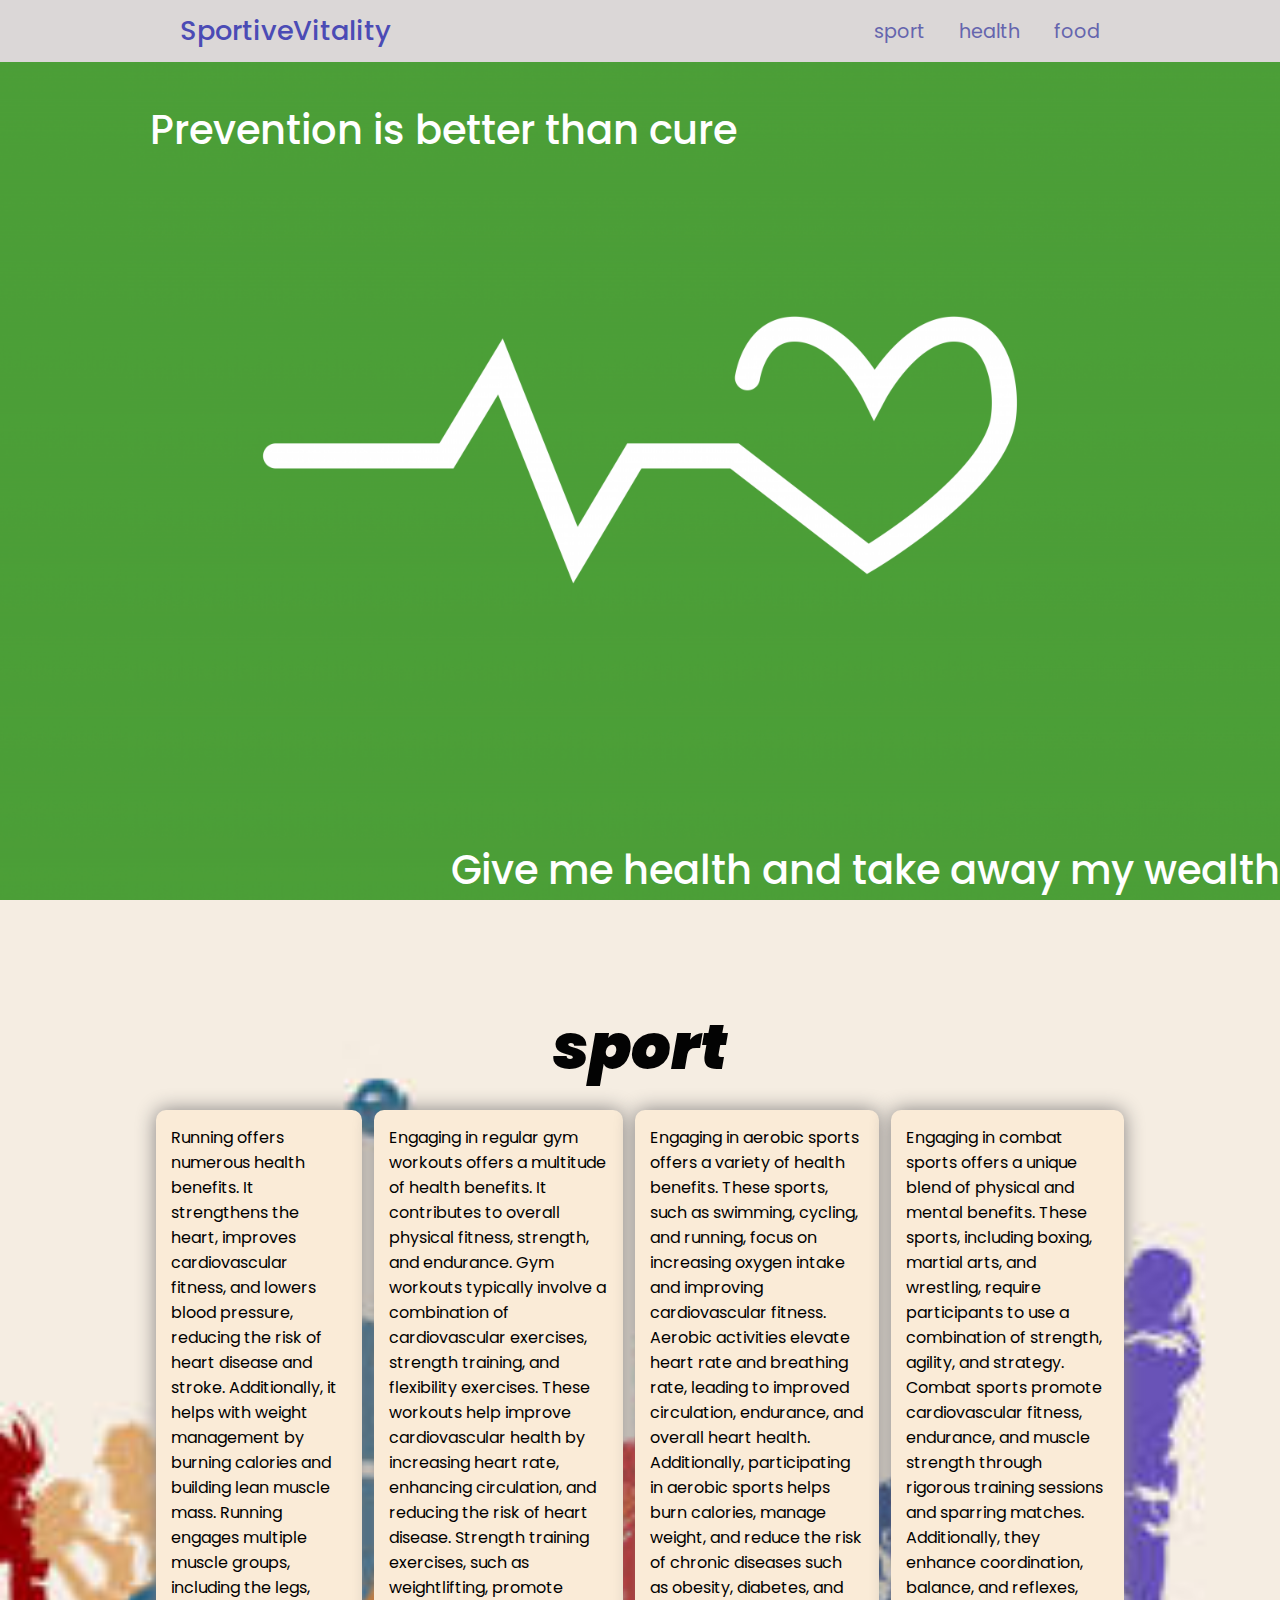
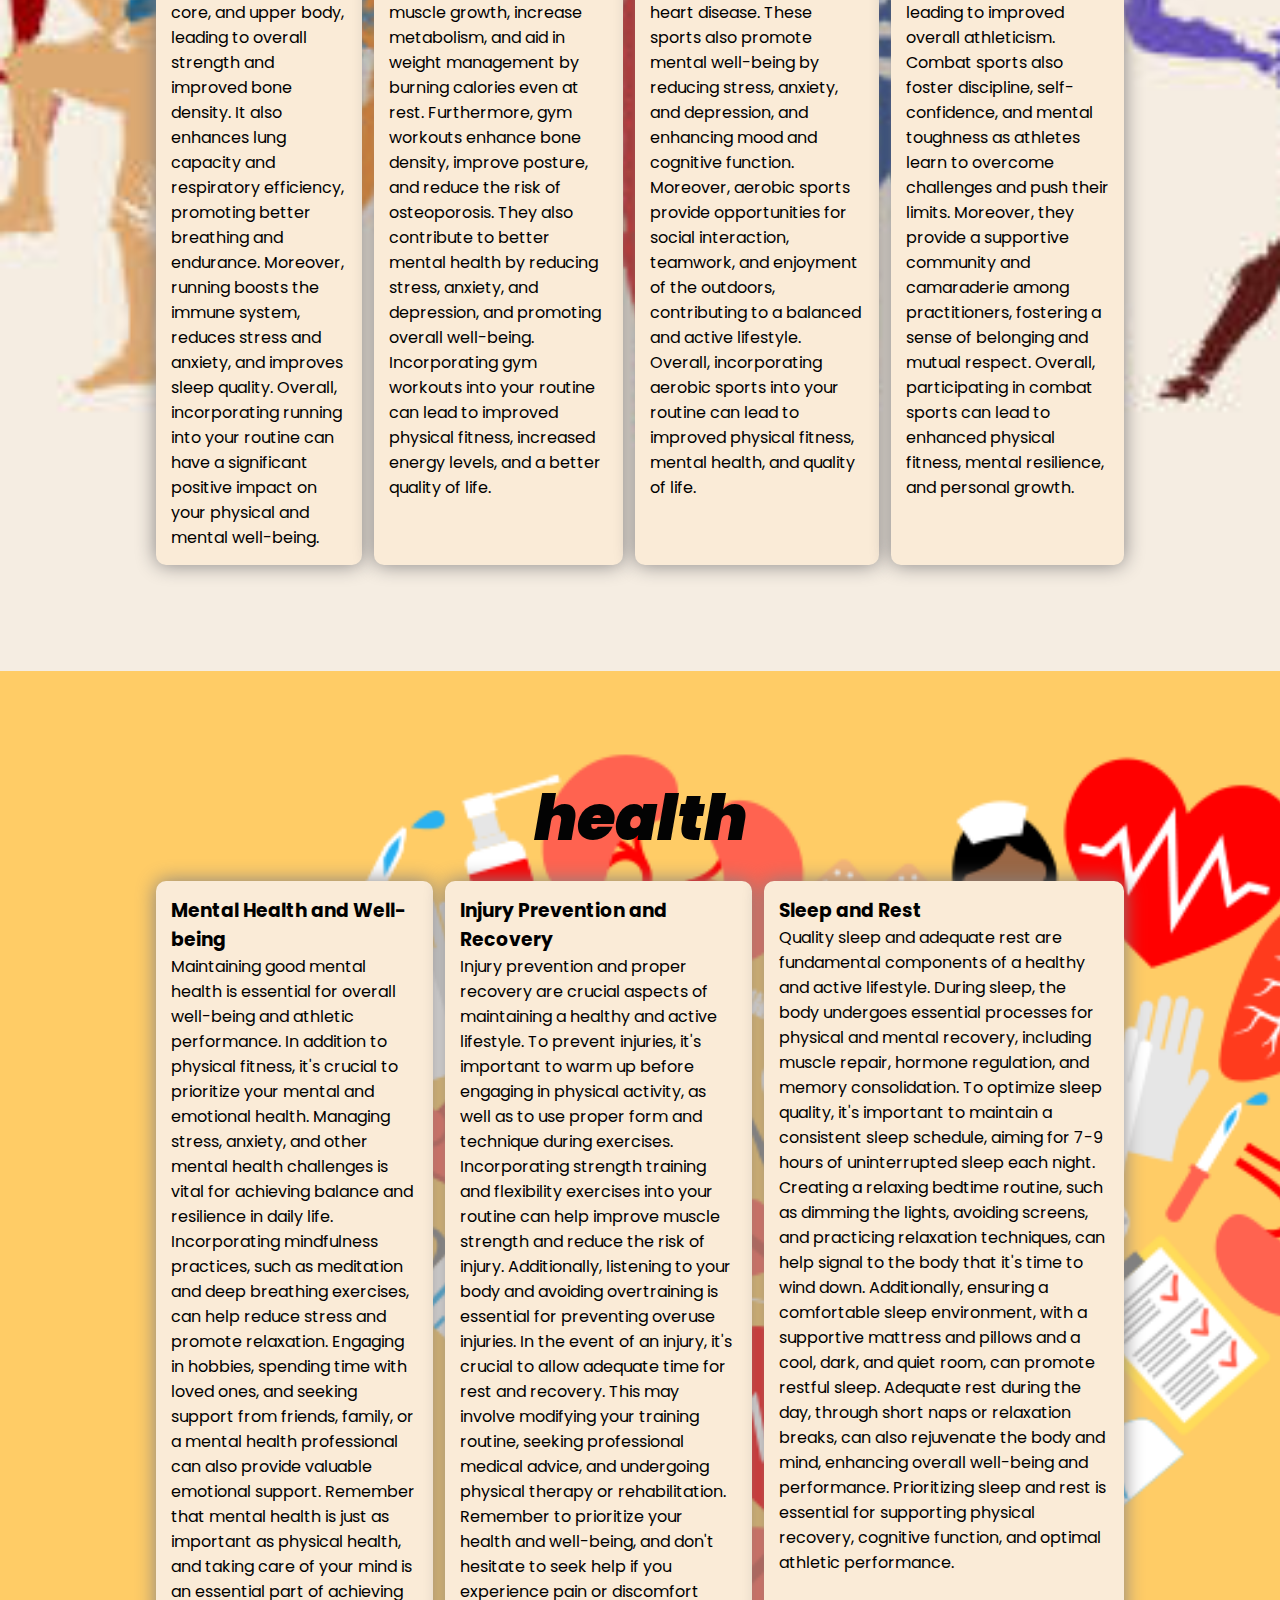
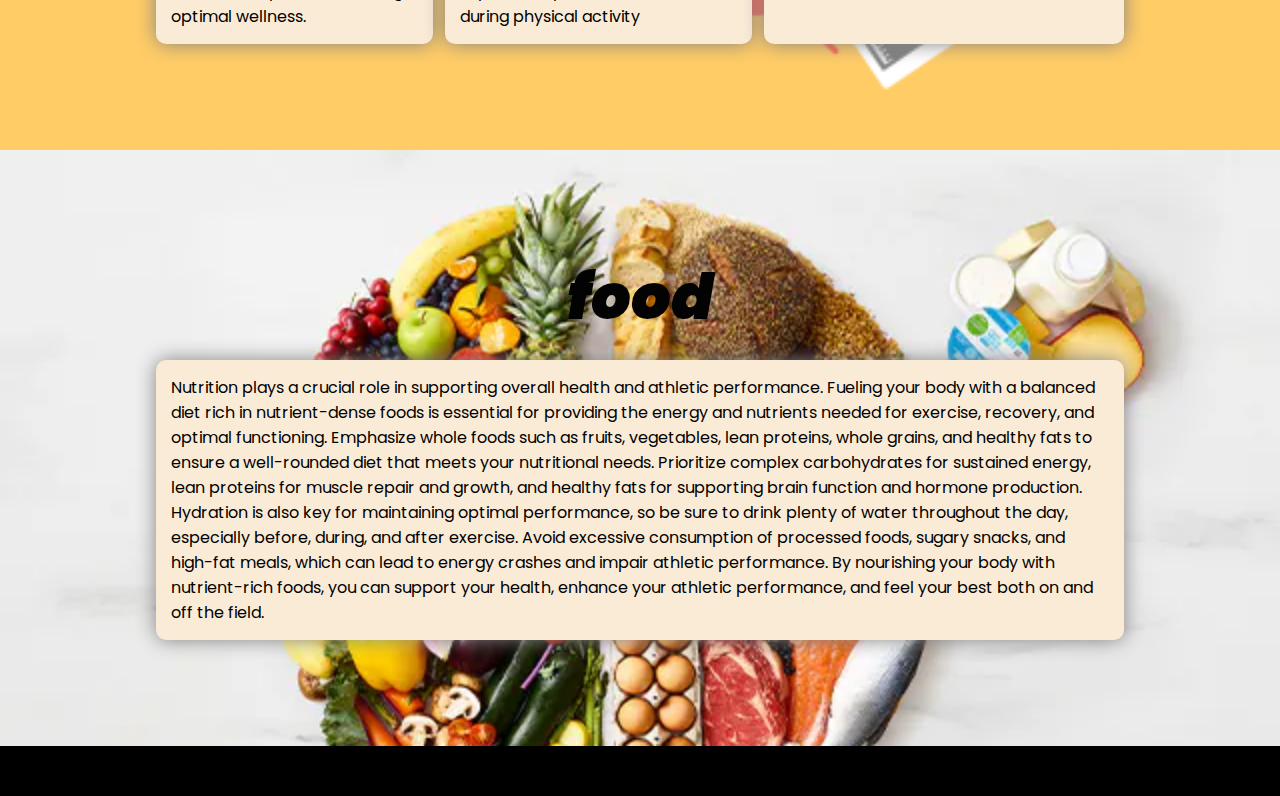
==== index.html @ 741ac065 "beta" ====
<!DOCTYPE html>
<html lang="en">
<head>
    <meta charset="UTF-8">
    <meta name="viewport" content="width=device-width, initial-scale=1.0">
    <link rel="stylesheet" href="https://cdnjs.cloudflare.com/ajax/libs/font-awesome/6.5.1/css/all.min.css">
    <link rel="stylesheet" href="style.css">
    <title>SportiveVitality</title>
</head>
<body>
    <header>
        <a href="#" class="logo"> SportiveVitality </a>
        <nav class="navigation1">
            <a href="#">sport</a>
            <a href="#">health</a>
            <a href="#">food </a>

        </nav>
    </header>
    <section  class="main">
        <div>
            <h2> Prevention is better than cure </h2>
            <h2 class="title0">Give me health and take away my wealth</h2>
            <a href="#" class="btn1"></a>
        </div>
    </section>
    <section class="alls" id="sport" >
        <h2 class="title1" >sport</h2>
        <div class="content">
            <div class="card">Running offers numerous health benefits. It strengthens the heart, improves cardiovascular fitness, and lowers blood pressure, reducing the risk of heart disease and stroke. Additionally, it helps with weight management by burning calories and building lean muscle mass. Running engages multiple muscle groups, including the legs, core, and upper body, leading to overall strength and improved bone density. It also enhances lung capacity and respiratory efficiency, promoting better breathing and endurance. Moreover, running boosts the immune system, reduces stress and anxiety, and improves sleep quality. Overall, incorporating running into your routine can have a significant positive impact on your physical and mental well-being. </div>
            <div class="card">Engaging in regular gym workouts offers a multitude of health benefits. It contributes to overall physical fitness, strength, and endurance. Gym workouts typically involve a combination of cardiovascular exercises, strength training, and flexibility exercises. These workouts help improve cardiovascular health by increasing heart rate, enhancing circulation, and reducing the risk of heart disease. Strength training exercises, such as weightlifting, promote muscle growth, increase metabolism, and aid in weight management by burning calories even at rest. Furthermore, gym workouts enhance bone density, improve posture, and reduce the risk of osteoporosis. They also contribute to better mental health by reducing stress, anxiety, and depression, and promoting overall well-being. Incorporating gym workouts into your routine can lead to improved physical fitness, increased energy levels, and a better quality of life.</div>
            <div class="card">Engaging in aerobic sports offers a variety of health benefits. These sports, such as swimming, cycling, and running, focus on increasing oxygen intake and improving cardiovascular fitness. Aerobic activities elevate heart rate and breathing rate, leading to improved circulation, endurance, and overall heart health. Additionally, participating in aerobic sports helps burn calories, manage weight, and reduce the risk of chronic diseases such as obesity, diabetes, and heart disease. These sports also promote mental well-being by reducing stress, anxiety, and depression, and enhancing mood and cognitive function. Moreover, aerobic sports provide opportunities for social interaction, teamwork, and enjoyment of the outdoors, contributing to a balanced and active lifestyle. Overall, incorporating aerobic sports into your routine can lead to improved physical fitness, mental health, and quality of life.</div>
            <div class="card">Engaging in combat sports offers a unique blend of physical and mental benefits. These sports, including boxing, martial arts, and wrestling, require participants to use a combination of strength, agility, and strategy. Combat sports promote cardiovascular fitness, endurance, and muscle strength through rigorous training sessions and sparring matches. Additionally, they enhance coordination, balance, and reflexes, leading to improved overall athleticism. Combat sports also foster discipline, self-confidence, and mental toughness as athletes learn to overcome challenges and push their limits. Moreover, they provide a supportive community and camaraderie among practitioners, fostering a sense of belonging and mutual respect. Overall, participating in combat sports can lead to enhanced physical fitness, mental resilience, and personal growth.</div>
        </div>

    </section>
    <section class="alls2" id="health">
        <h2 class="title1">health</h2>
        <div class="content">
        <div class="card"> <h3>Mental Health and Well-being</h3>Maintaining good mental health is essential for overall well-being and athletic performance. In addition to physical fitness, it's crucial to prioritize your mental and emotional health. Managing stress, anxiety, and other mental health challenges is vital for achieving balance and resilience in daily life. Incorporating mindfulness practices, such as meditation and deep breathing exercises, can help reduce stress and promote relaxation. Engaging in hobbies, spending time with loved ones, and seeking support from friends, family, or a mental health professional can also provide valuable emotional support. Remember that mental health is just as important as physical health, and taking care of your mind is an essential part of achieving optimal wellness.
        </div>
        <div class="card"><h3>Injury Prevention and Recovery</h3>Injury prevention and proper recovery are crucial aspects of maintaining a healthy and active lifestyle. To prevent injuries, it's important to warm up before engaging in physical activity, as well as to use proper form and technique during exercises. Incorporating strength training and flexibility exercises into your routine can help improve muscle strength and reduce the risk of injury. Additionally, listening to your body and avoiding overtraining is essential for preventing overuse injuries. In the event of an injury, it's crucial to allow adequate time for rest and recovery. This may involve modifying your training routine, seeking professional medical advice, and undergoing physical therapy or rehabilitation. Remember to prioritize your health and well-being, and don't hesitate to seek help if you experience pain or discomfort during physical activity
        </div>
        <div class="card"><h3>Sleep and Rest</h3>Quality sleep and adequate rest are fundamental components of a healthy and active lifestyle. During sleep, the body undergoes essential processes for physical and mental recovery, including muscle repair, hormone regulation, and memory consolidation. To optimize sleep quality, it's important to maintain a consistent sleep schedule, aiming for 7-9 hours of uninterrupted sleep each night. Creating a relaxing bedtime routine, such as dimming the lights, avoiding screens, and practicing relaxation techniques, can help signal to the body that it's time to wind down. Additionally, ensuring a comfortable sleep environment, with a supportive mattress and pillows and a cool, dark, and quiet room, can promote restful sleep. Adequate rest during the day, through short naps or relaxation breaks, can also rejuvenate the body and mind, enhancing overall well-being and performance. Prioritizing sleep and rest is essential for supporting physical recovery, cognitive function, and optimal athletic performance.
        </div>
    </div>
    </section>
    <section class="alls3" id="food">
        <h2 class="title1">food</h2>
        <div class="content">
        <div class="card">
            Nutrition plays a crucial role in supporting overall health and athletic performance. Fueling your body with a balanced diet rich in nutrient-dense foods is essential for providing the energy and nutrients needed for exercise, recovery, and optimal functioning. Emphasize whole foods such as fruits, vegetables, lean proteins, whole grains, and healthy fats to ensure a well-rounded diet that meets your nutritional needs. Prioritize complex carbohydrates for sustained energy, lean proteins for muscle repair and growth, and healthy fats for supporting brain function and hormone production. Hydration is also key for maintaining optimal performance, so be sure to drink plenty of water throughout the day, especially before, during, and after exercise. Avoid excessive consumption of processed foods, sugary snacks, and high-fat meals, which can lead to energy crashes and impair athletic performance. By nourishing your body with nutrient-rich foods, you can support your health, enhance your athletic performance, and feel your best both on and off the field.
        </div>
        </div>
    </section>

    </section>
    <footer class="footerr">
        
    </footer>
   <script src="script.js"></script>
</body>
</html>
---- style.css ----
@import url('https://fonts.googleapis.com/css2?family=Poppins:ital,wght@0,100;0,200;0,300;0,400;0,500;0,600;0,700;0,800;0,900;1,100;1,200;1,300;1,400;1,500;1,600;1,700;1,800;1,900&display=swap');


* {
    font-family: 'Poppins', sans-serif;
    margin: 0;
    padding: 0;
    box-sizing: border-box;
    scroll-behavior: smooth;
    
}
header {
    background-color: rgb(219, 215, 215);
    width: 100%;
    position: fixed;
    z-index: 999;
    display: flex;
    justify-content:space-between ;
    align-items: center;
    padding: 10px  180px;
}
.logo {
    text-decoration: none;
    color: rgb(75, 75, 181);
    text-transform: capitalize;
    font-weight: 500;
    font-size: 1.7em;
}
.navigation1 a {
    color: rgb(101, 101, 174);
    text-decoration: none;
    font-weight: 400;
    font-size: 1.2em; 
    padding-left: 30px;  
}
.navigation1 a:hover {
    color: rgb(87, 87, 96);
    font-size: 1.7em;
    transition: 0.7s ease;

}

section {
    width: 100%;
    padding: 100px 150px;
}
.main {
    width: 100%;
    min-height: 100vh;
    display: flex;
    background: url(images/I4WORLDthemeIcon1.png) no-repeat ;
    background-size: cover;
    background-position: center;
}
.main h2 {
    color: rgb(255, 255, 255);
    font-size: 2.5em;
    font-weight: 500;
}
.title0 {
    position: absolute;
    bottom: 0;
    right: 0;
    text-align: right;
    
}
.title1 {
    display: flex;
    justify-content: center;
    font-style: italic;
    color: rgb(3, 3, 3);
    font-weight: 1000;
    font-size: 3.9em;
    margin-bottom: 10px; 

}
.content{
    display: flex;
    justify-content: center;
    flex-direction: row;
}
.content div {
    border-radius: 10px;
    margin: 6px;
    padding: 15px;
    background-color: antiquewhite;
}
.alls {
    background: url(images/istockphoto-1141191007-612x612.jpg) no-repeat;
    background-size: cover;
    background-position: center;




}
.card{
    box-shadow: 0px 0px 20px rgb(133, 130, 130);
    transition: 0.7s ease;
}
.card:hover {
    transform: scale(1.1);
}

.alls2{
    background: url(images/2017-12-12-patient-care.png);
    background-size: cover;

}
.alls3 {
    background: url(images/what-is-healthy-food--3616981_2022_dx_content_kh_whatishealthyfood_hro_mbl_640x364.webp);
    background-size: cover;
}
.footerr {
    width: 100%;
    height: 50px;
    background-color: black;
}
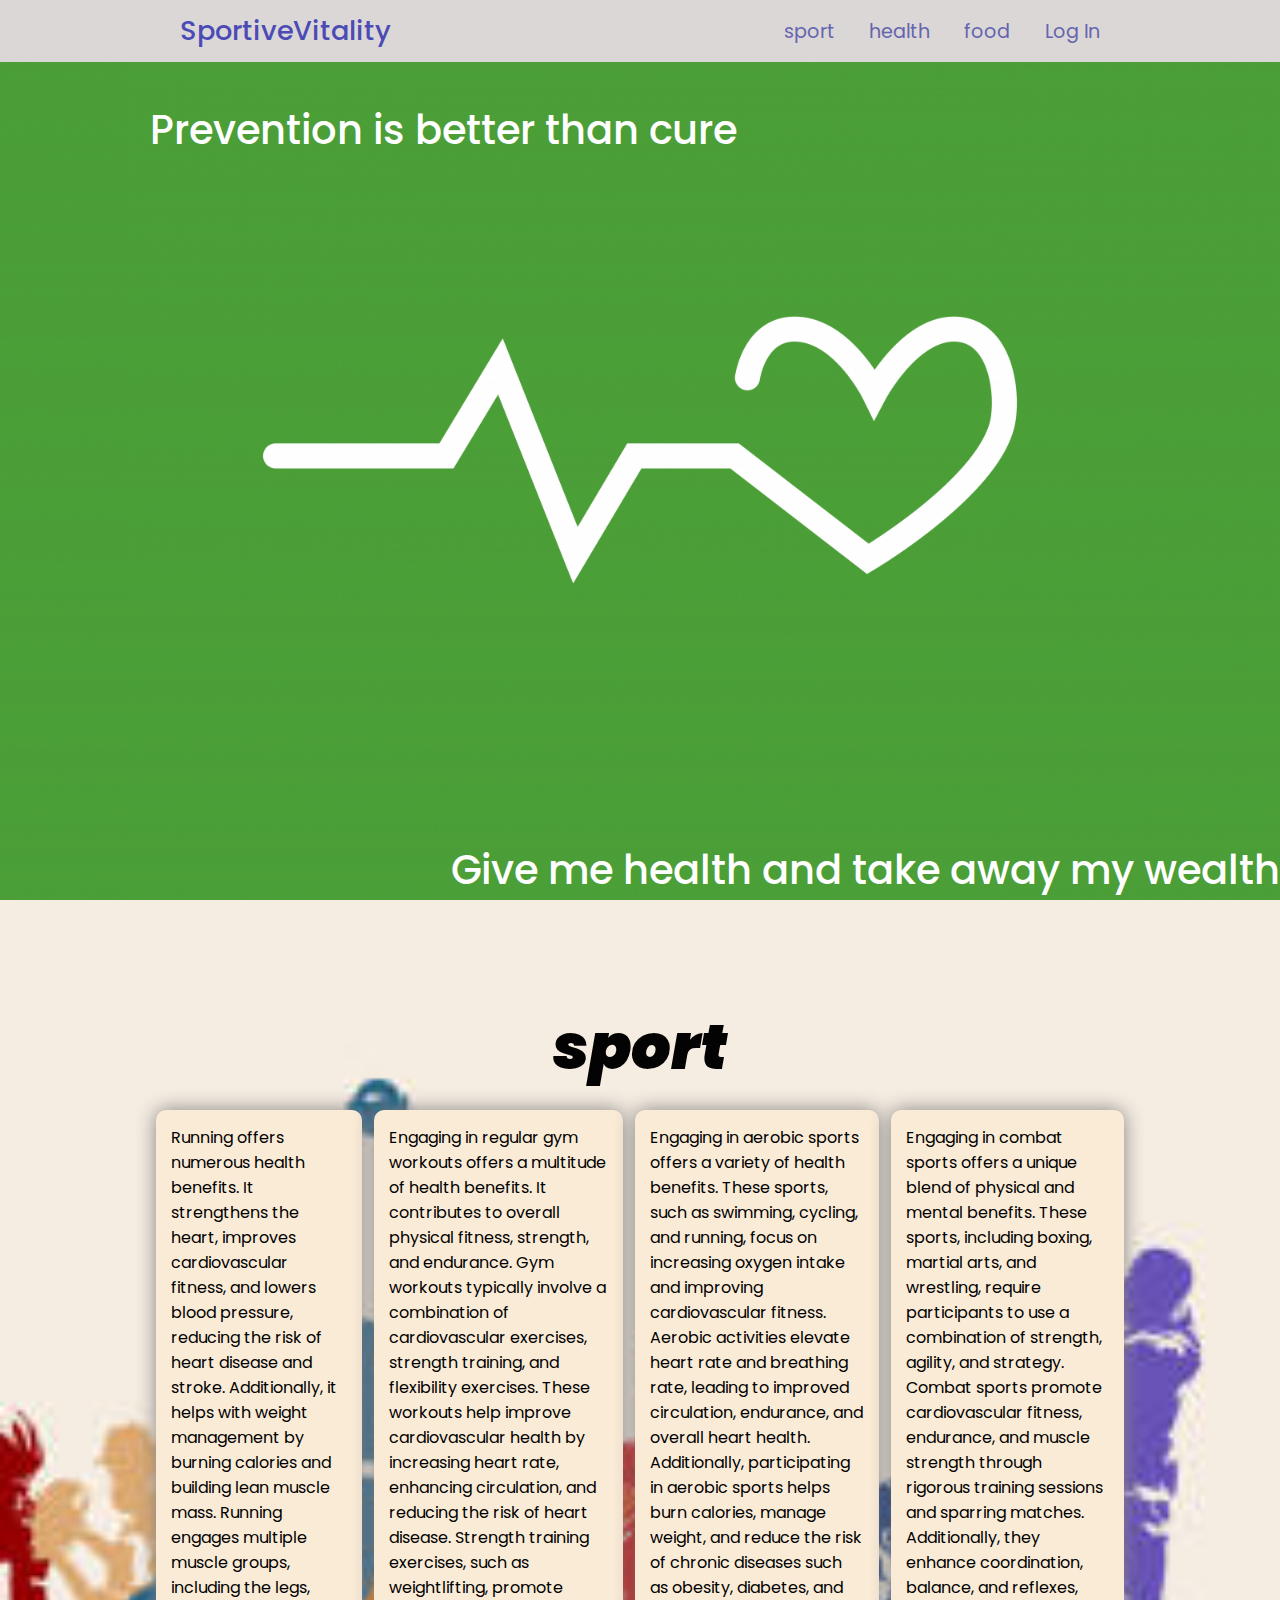
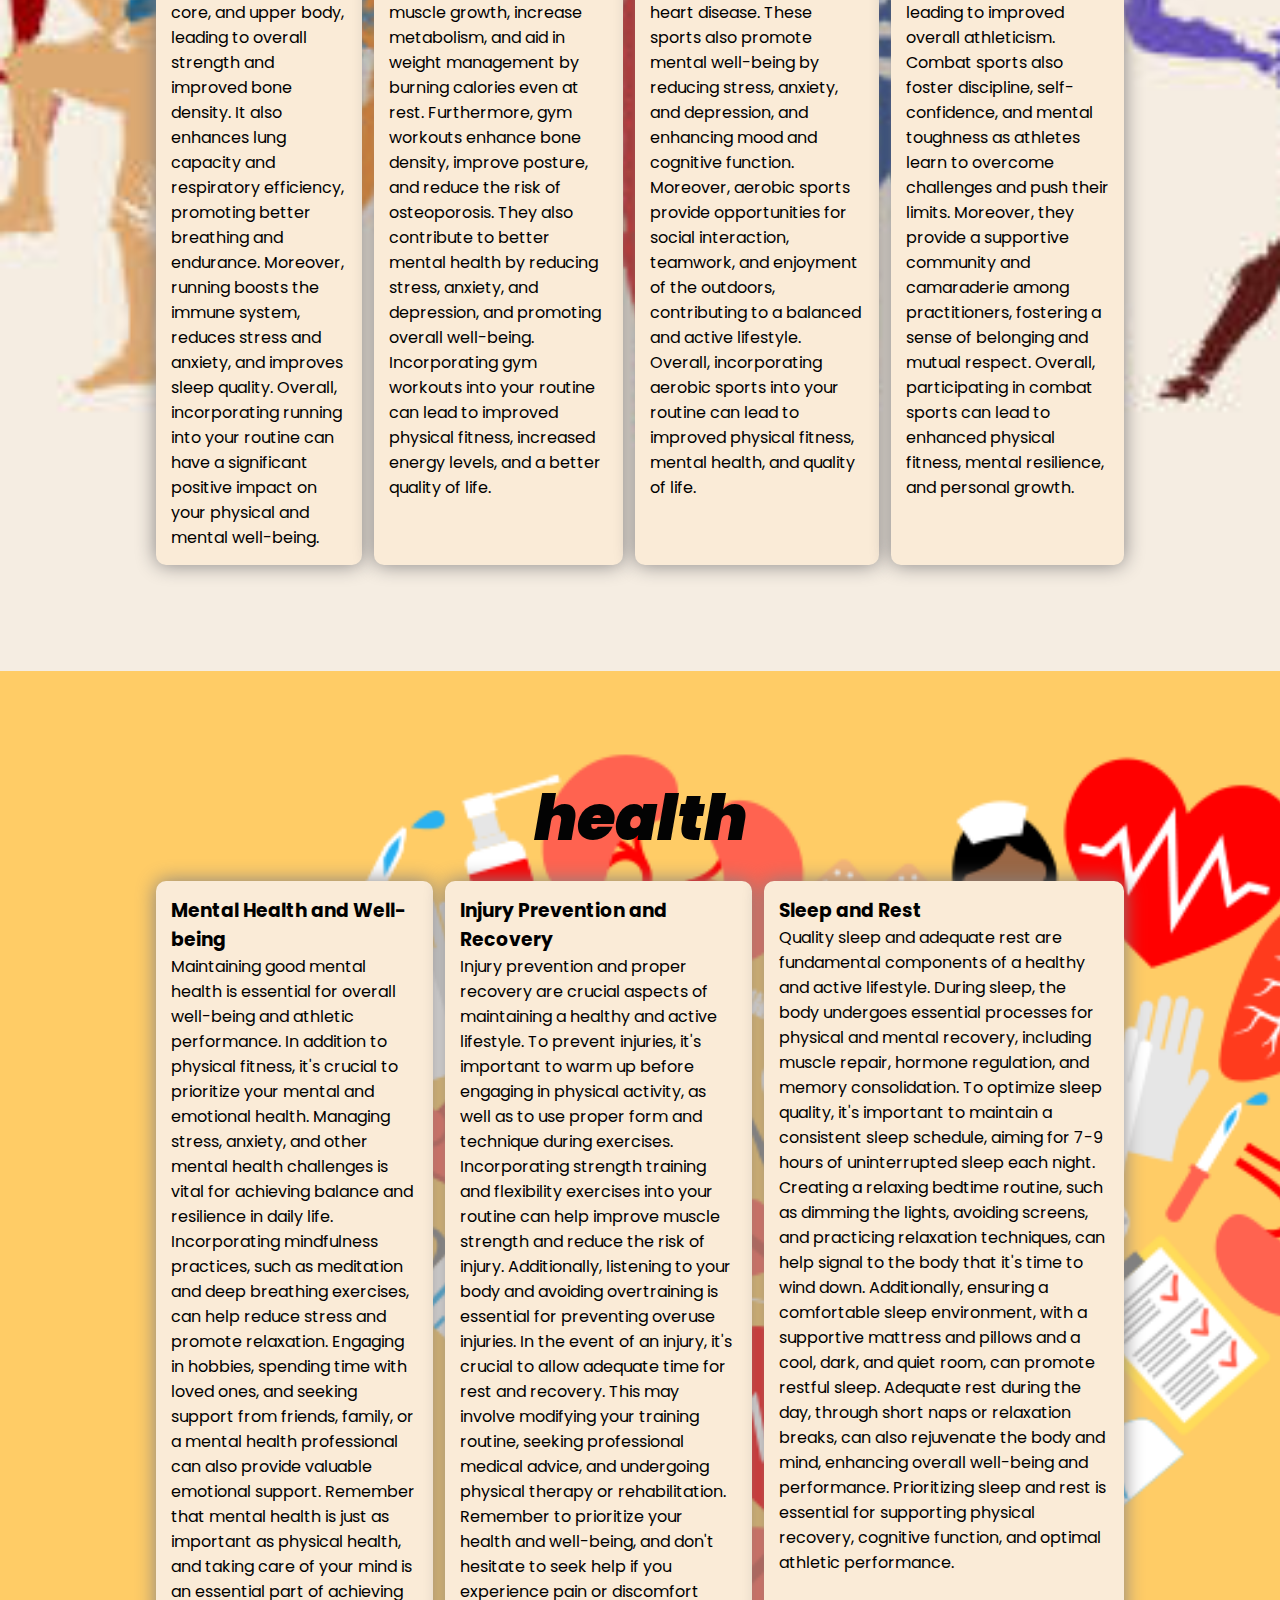
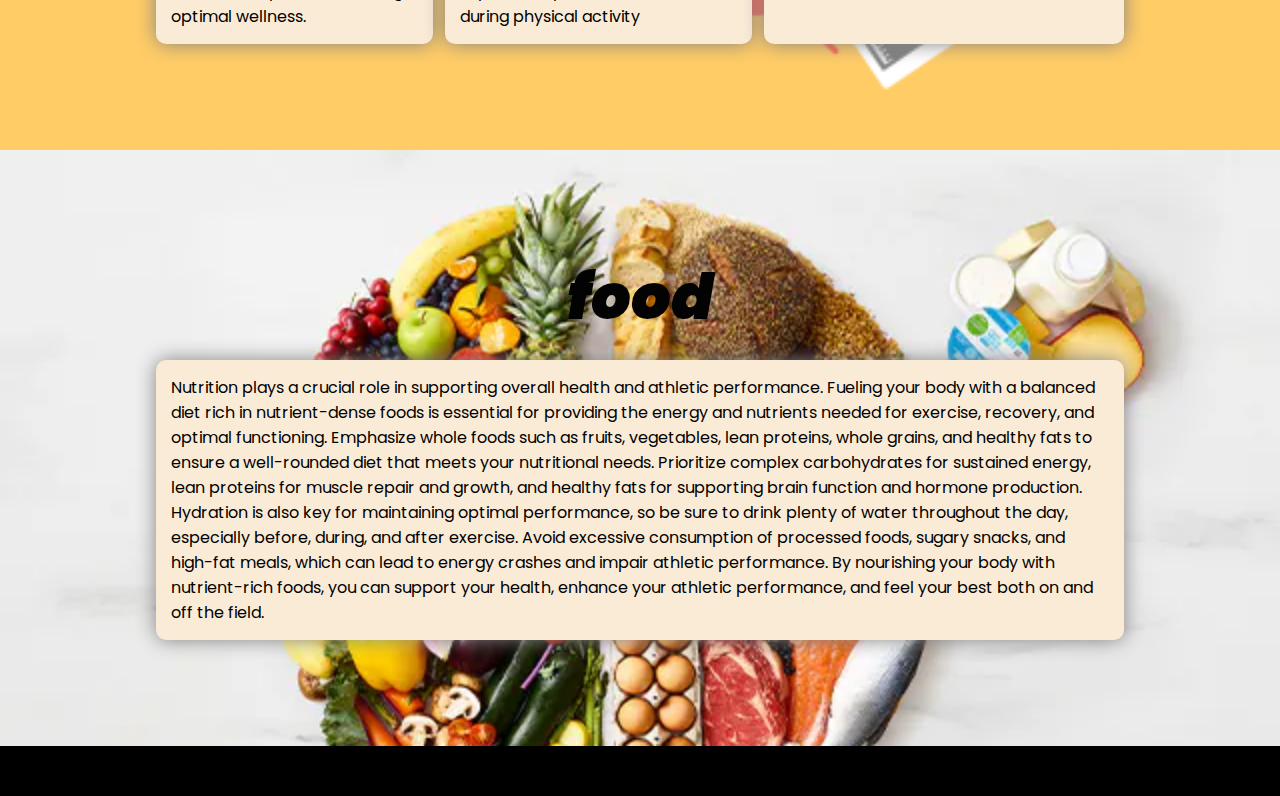
==== commit 2d5945fb: "h" ====
--- a/index.html
+++ b/index.html
@@ -11,9 +11,10 @@
     <header>
         <a href="#" class="logo"> SportiveVitality </a>
         <nav class="navigation1">
-            <a href="#">sport</a>
-            <a href="#">health</a>
-            <a href="#">food </a>
+            <a href="#sport">sport</a>
+            <a href="#health">health</a>
+            <a href="#food">food </a>
+            <a href="login.html">Log In</a>
 
         </nav>
     </header>
@@ -58,6 +59,7 @@
     <footer class="footerr">
         
     </footer>
-   <script src="script.js"></script>
+   <script src="script.js">
+    </script>
 </body>
 </html>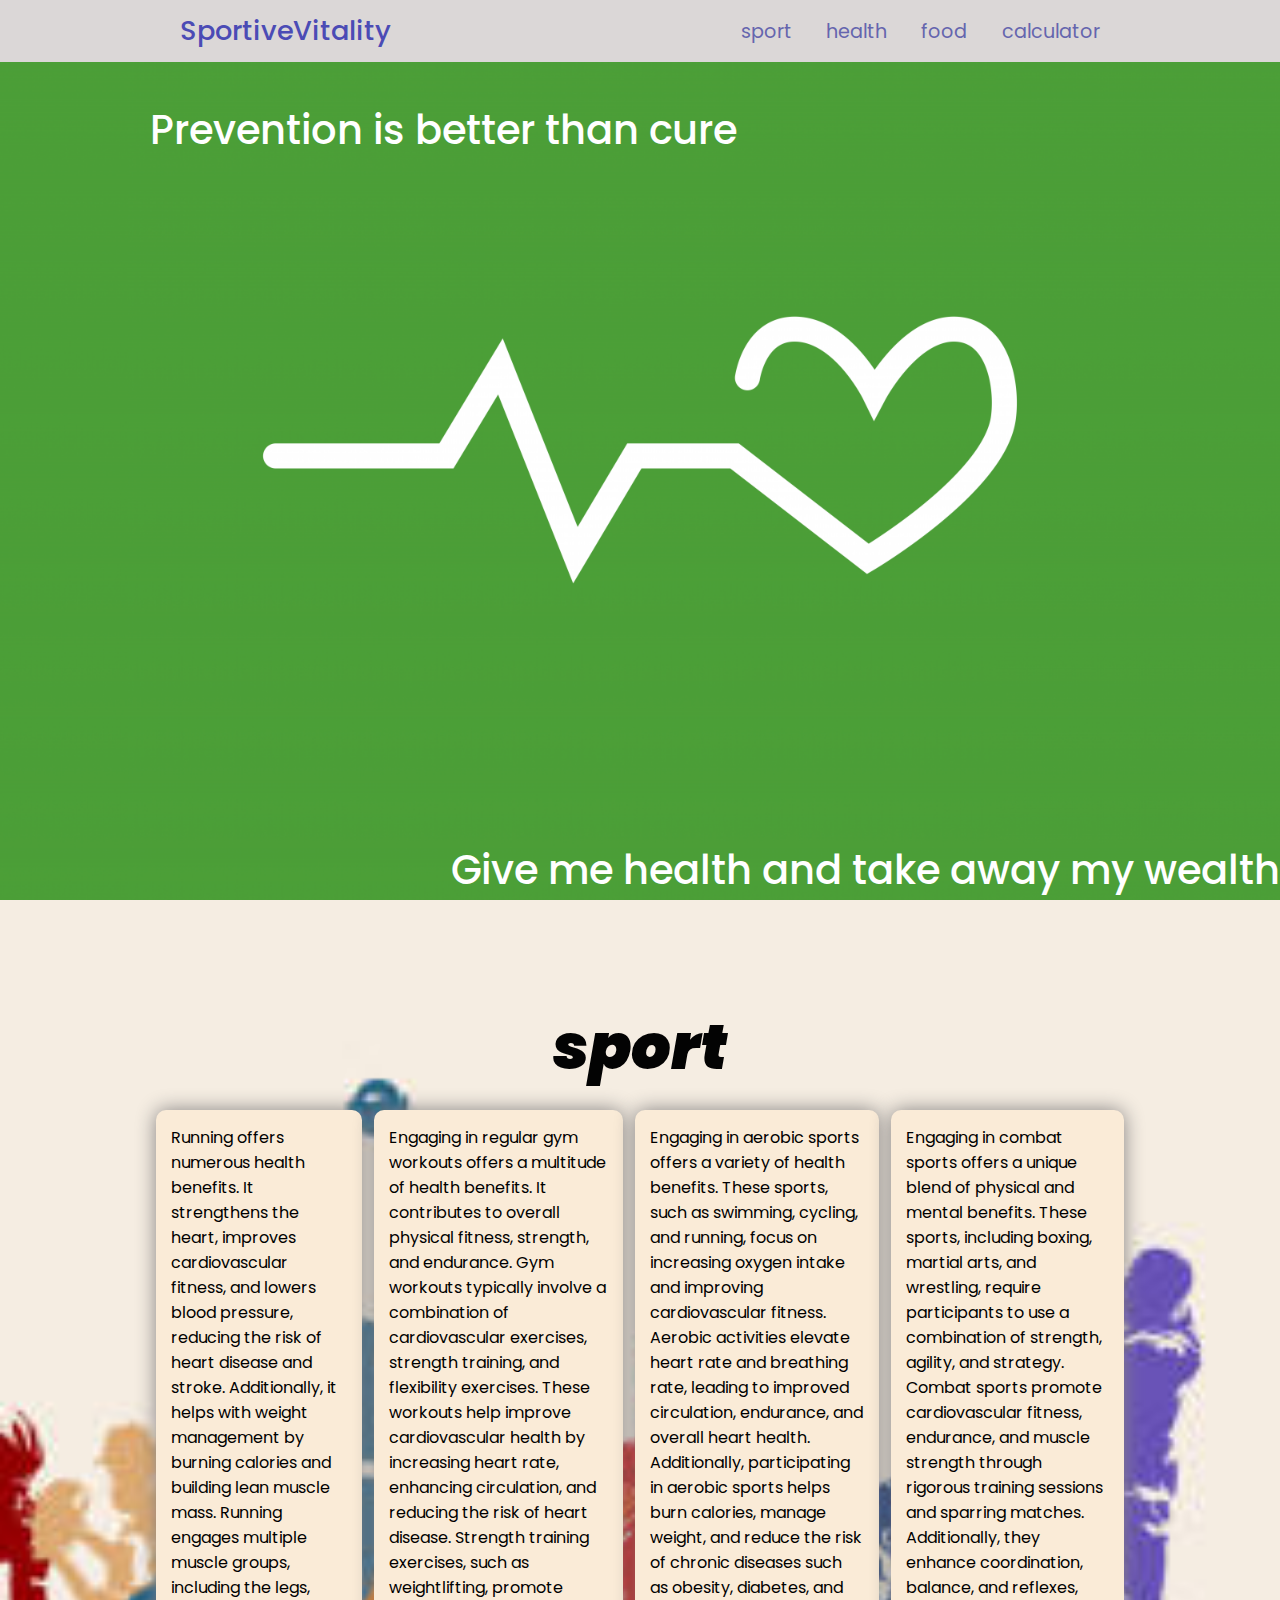
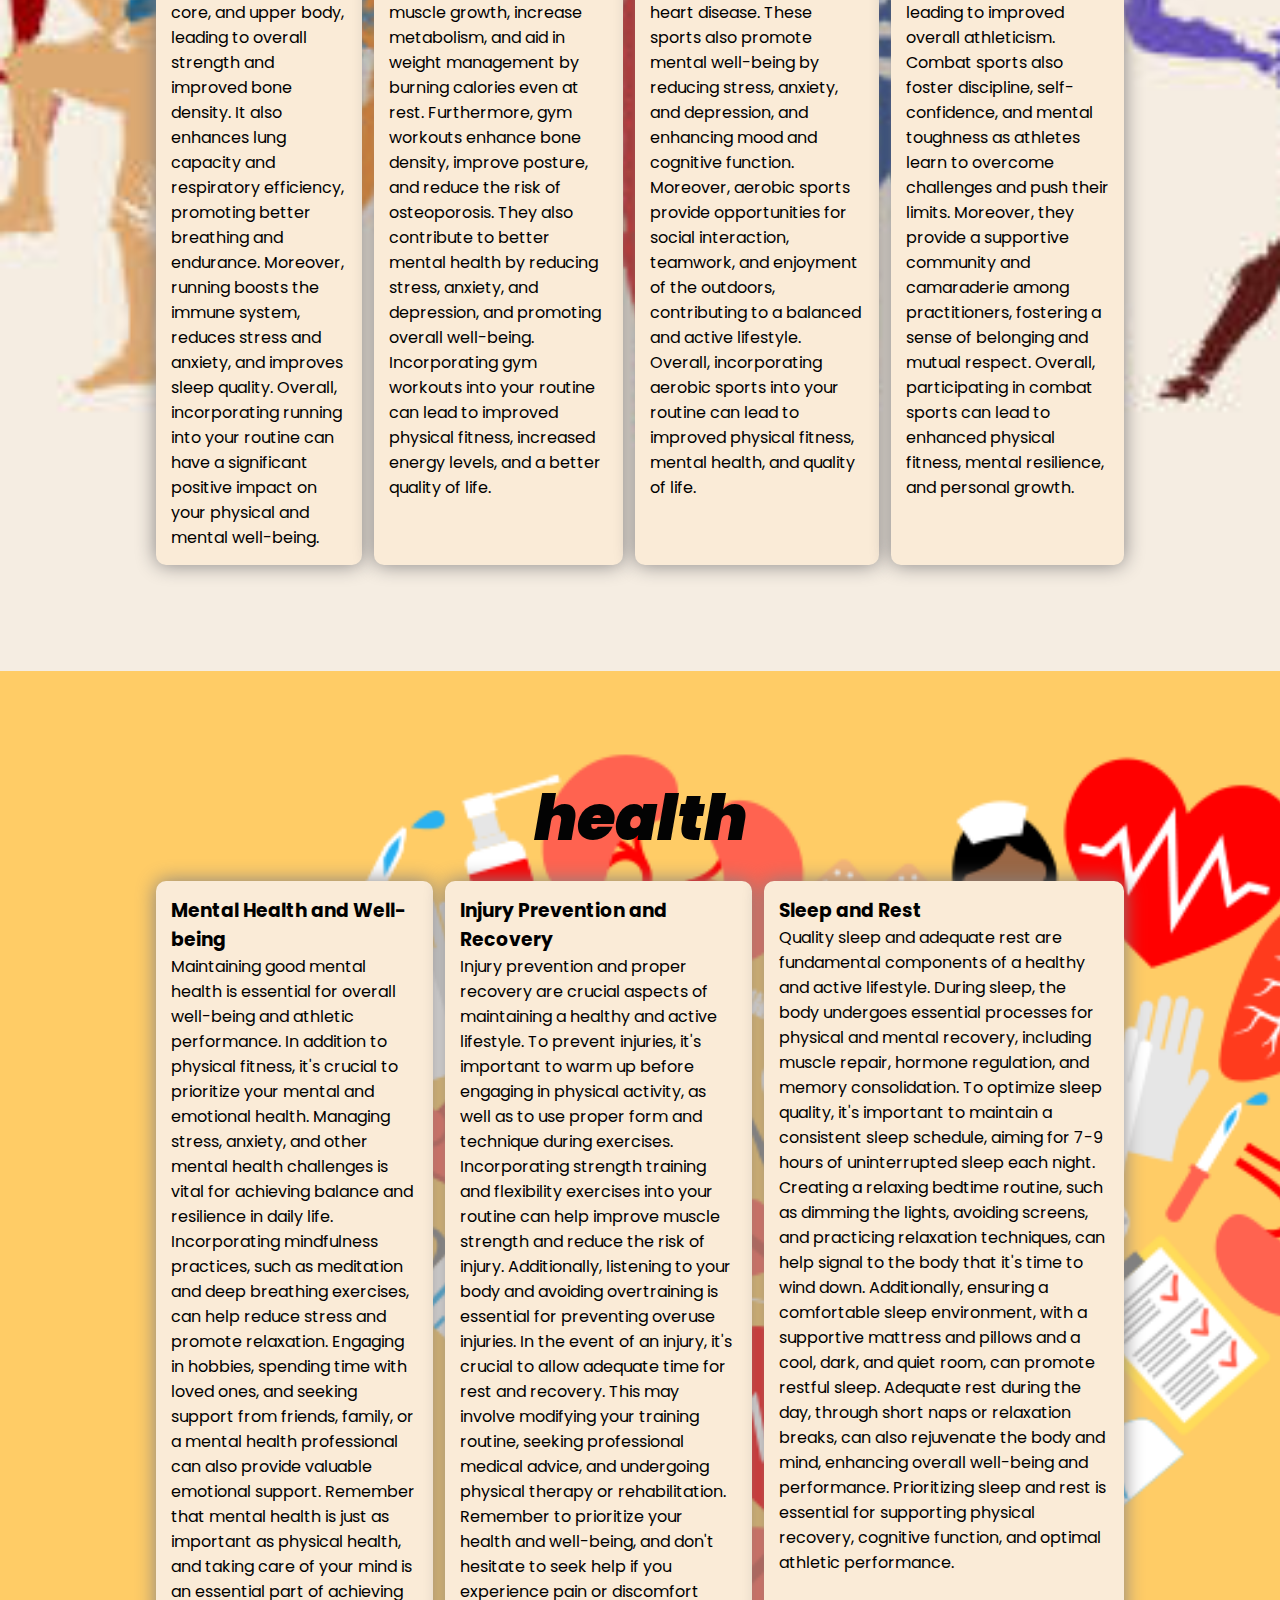
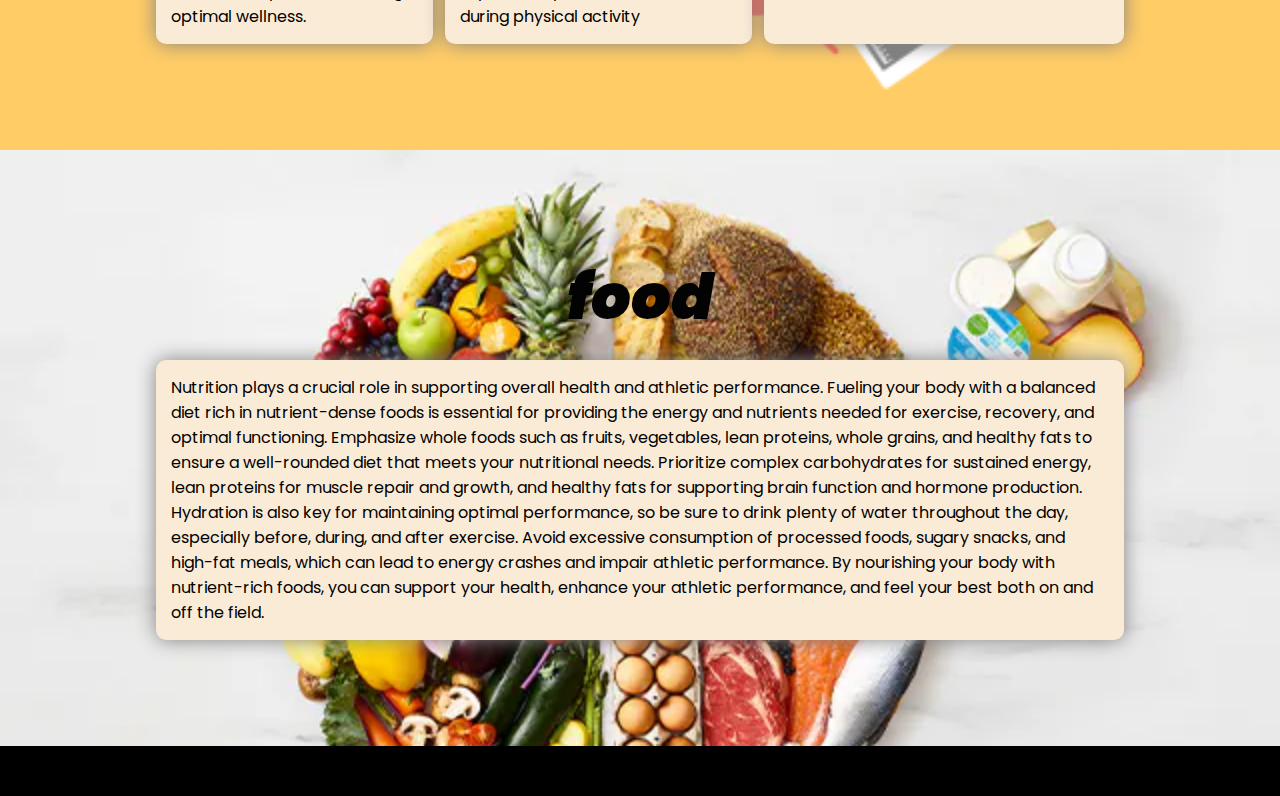
==== commit 2f65bc91: "h" ====
--- a/index.html
+++ b/index.html
@@ -14,7 +14,7 @@
             <a href="#sport">sport</a>
             <a href="#health">health</a>
             <a href="#food">food </a>
-            <a href="login.html">Log In</a>
+            <a href="login.html">calculator</a>
 
         </nav>
     </header>
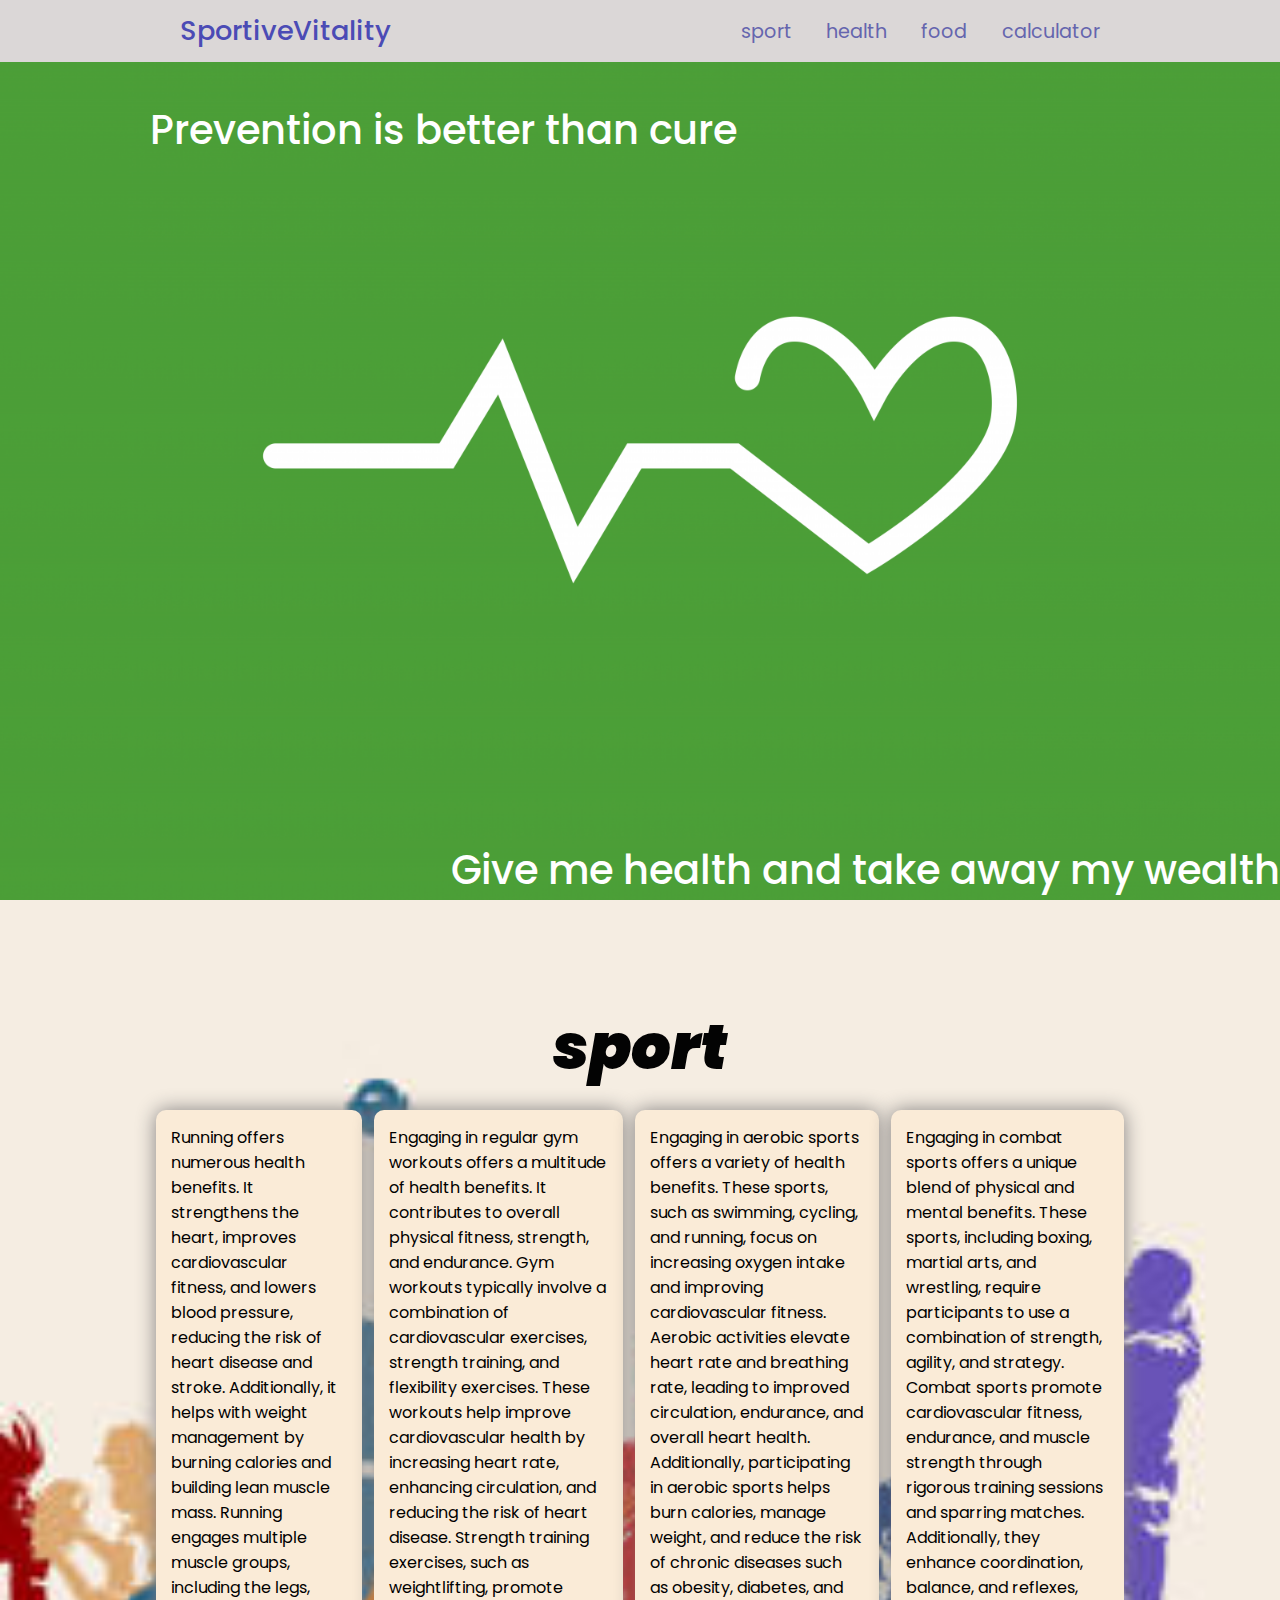
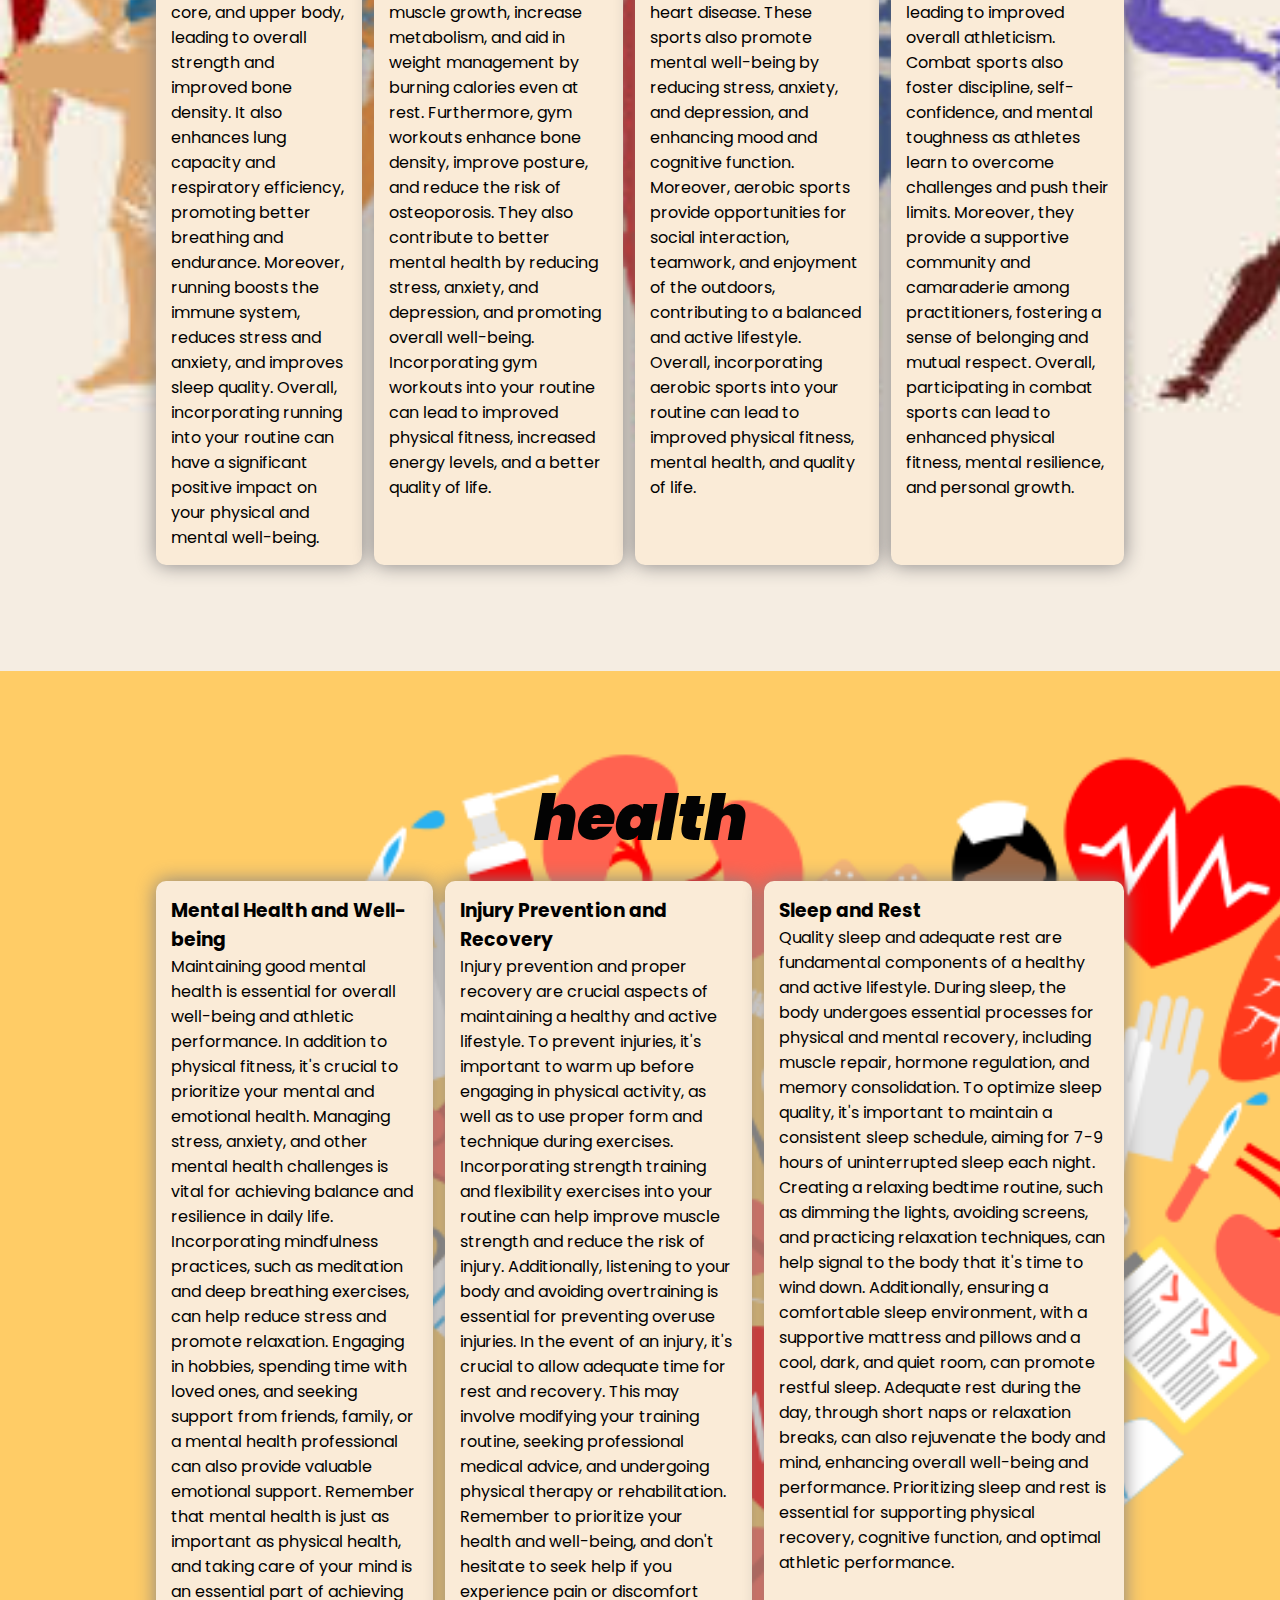
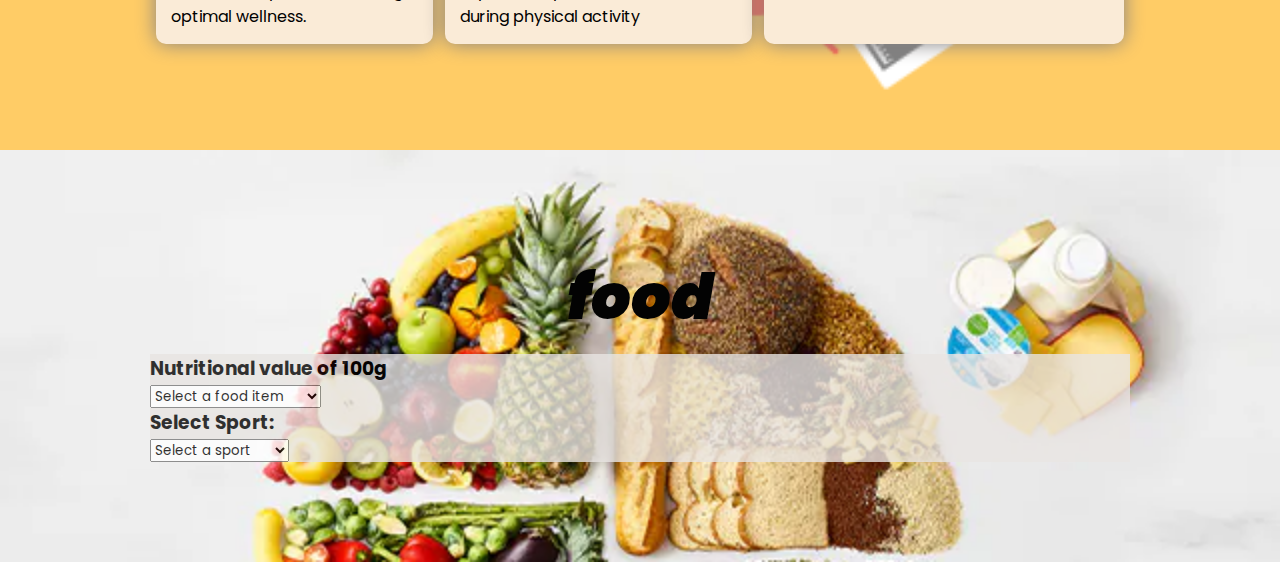
==== commit 5021d524: "h" ====
--- a/index.html
+++ b/index.html
@@ -14,7 +14,7 @@
             <a href="#sport">sport</a>
             <a href="#health">health</a>
             <a href="#food">food </a>
-            <a href="login.html">calculator</a>
+            <a id="next">calculator</a>
 
         </nav>
     </header>
@@ -48,17 +48,64 @@
     </section>
     <section class="alls3" id="food">
         <h2 class="title1">food</h2>
-        <div class="content">
-        <div class="card">
-            Nutrition plays a crucial role in supporting overall health and athletic performance. Fueling your body with a balanced diet rich in nutrient-dense foods is essential for providing the energy and nutrients needed for exercise, recovery, and optimal functioning. Emphasize whole foods such as fruits, vegetables, lean proteins, whole grains, and healthy fats to ensure a well-rounded diet that meets your nutritional needs. Prioritize complex carbohydrates for sustained energy, lean proteins for muscle repair and growth, and healthy fats for supporting brain function and hormone production. Hydration is also key for maintaining optimal performance, so be sure to drink plenty of water throughout the day, especially before, during, and after exercise. Avoid excessive consumption of processed foods, sugary snacks, and high-fat meals, which can lead to energy crashes and impair athletic performance. By nourishing your body with nutrient-rich foods, you can support your health, enhance your athletic performance, and feel your best both on and off the field.
+        <div class="container">
+        <h3>Nutritional value of 100g</h3>
+        
+        
+
+        <select id="foodSelect" onchange="showNutritionalInfo()" >
+            <option value="" disabled selected>Select a food item</option>
+            <option value="avocado">Avocado</option>
+            <option value="banana">Banana</option>
+            <option value="chicken_breast">Grilled Chicken Breast</option>
+            <option value="oatmeal">Oatmeal</option>
+            <option value="salmon">Salmon</option>
+            <option value="beef">Beef</option>
+            <option value="egg">Egg</option>
+            <option value="milk">Milk</option>
+            <option value="tuna">Tuna</option>
+            <option value="nuts">Nuts</option>
+            <option value="lentils">Lentils</option>
+            <option value="cheese">Cheese</option>
+            <option value="serdin">Serdin</option>
+            <option value="lamb">Lamb</option>
+            <option value="honey">Honey</option>
+            <option value="butter">Butter</option>
+            <option value="rice">Rice</option>
+            <option value="coupled">Coupled</option>
+            <!-- Add more food options here -->
+          </select>
+
+          <div id="nutritionalInfo">
+            <p id="foodName"></p>
+            <p id="calories"></p>
+            <p id="protein"></p>
+            <p id="carbohydrates"></p>
+            <p id="fat"></p>
+          </div>
         </div>
+
+        <div class="container" id="container2">
+            <h3>Select Sport:</h3>
+            <select id="sportSelect1" onchange="showCalorieBurnRate()">
+                    <option value="" disabled selected>Select a sport</option>
+                    <option value="running">Running</option>
+                    <option value="cycling">Cycling</option>
+                    <option value="swimming">Swimming</option>
+                    <option value="gym">Gym</option>
+                    <option value="karate">Karate</option>
+                    <option value="boxing">Boxing</option>
+                    <option value="physique">Physique Training</option>
+                    <option value="calisthenics">Calisthenics</option>
+                    <!-- Add more sports here -->
+                </select>
+                <p id="calorieBurnRate"></p>
+
         </div>
+    
+        
+        </section>
     </section>
-
-    </section>
-    <footer class="footerr">
-        
-    </footer>
    <script src="script.js">
     </script>
 </body>
--- a/style.css
+++ b/style.css
@@ -38,6 +38,8 @@
     color: rgb(87, 87, 96);
     font-size: 1.7em;
     transition: 0.7s ease;
+    cursor: pointer;
+
 
 }
 
@@ -112,8 +114,9 @@
     background: url(images/what-is-healthy-food--3616981_2022_dx_content_kh_whatishealthyfood_hro_mbl_640x364.webp);
     background-size: cover;
 }
-.footerr {
-    width: 100%;
-    height: 50px;
-    background-color: black;
+.container {
+background-color: rgb(232, 229, 226);    
+opacity: 0.8;
+
 }
+    
